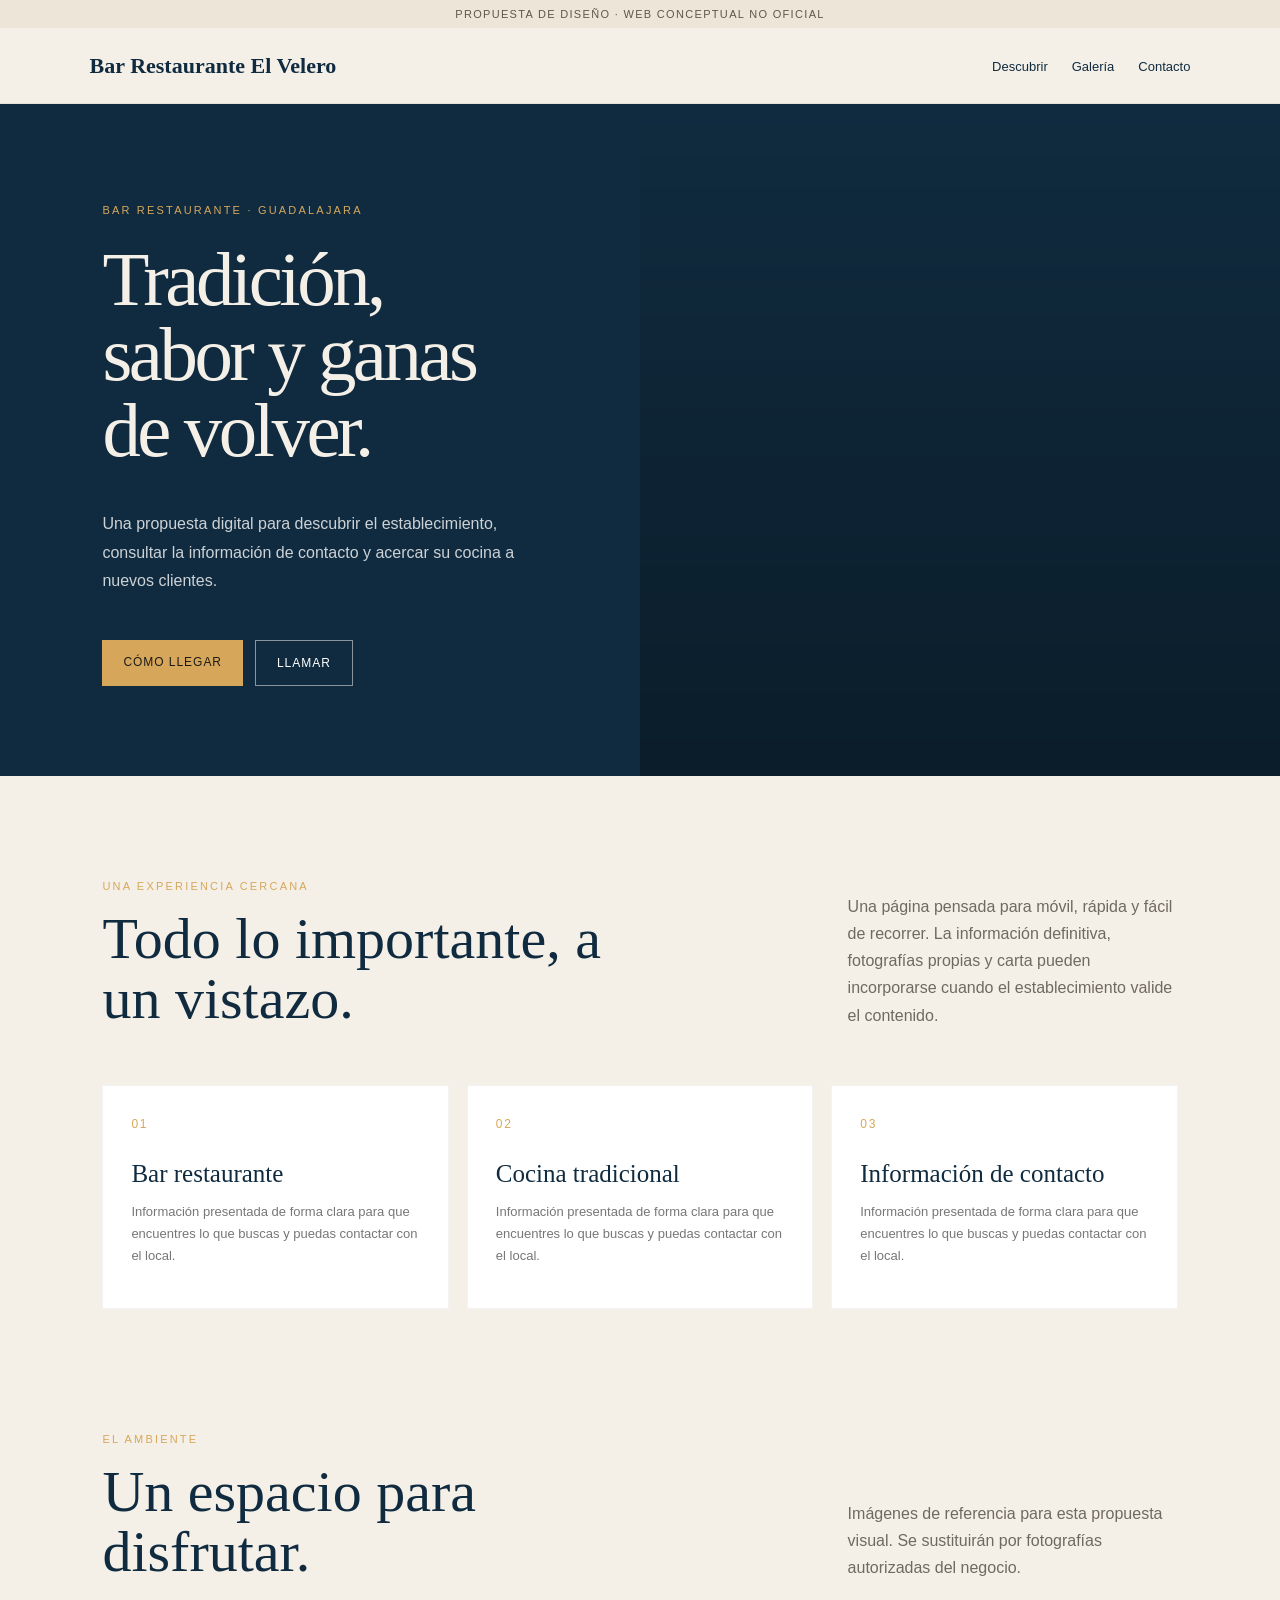
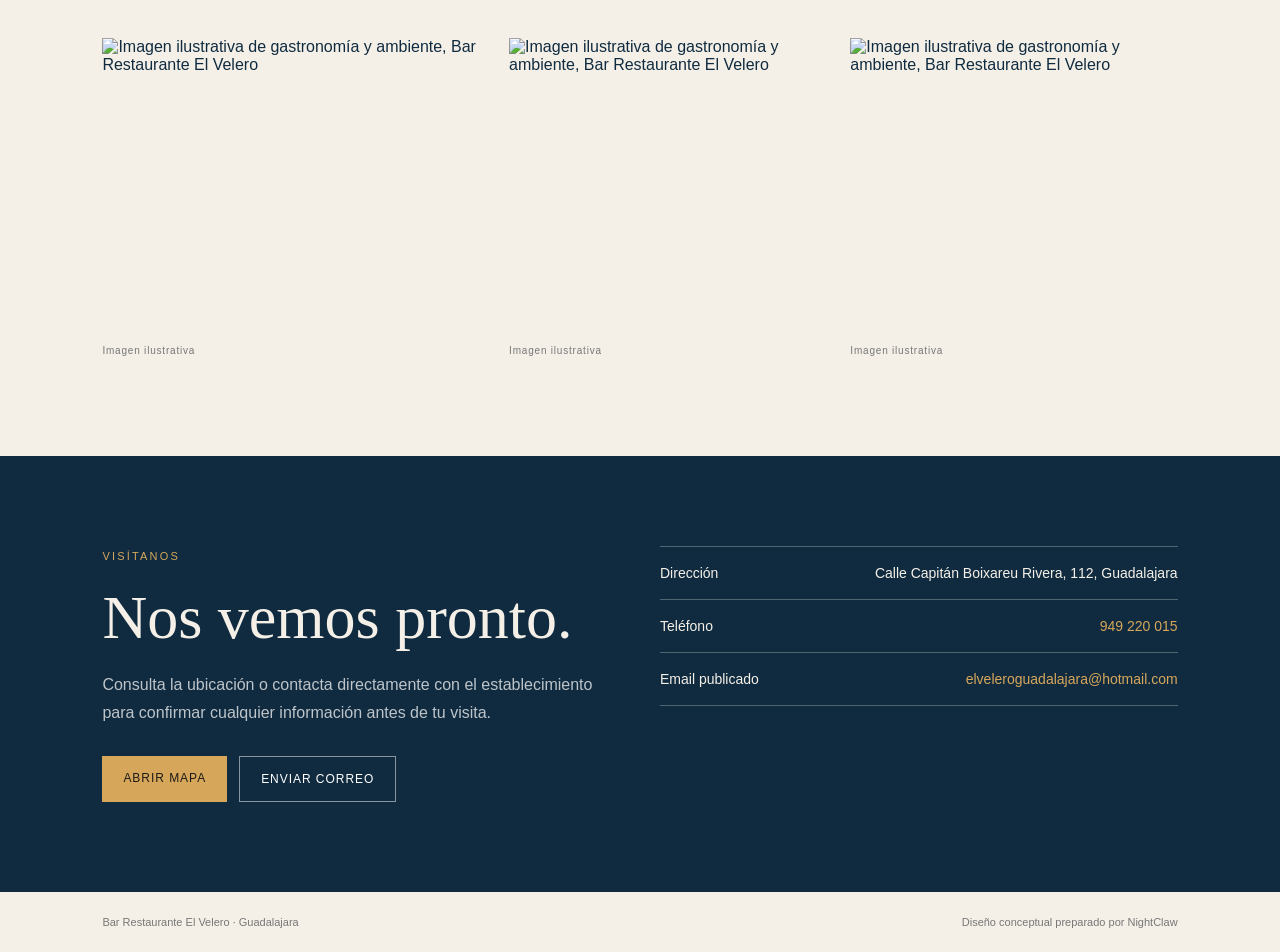
==== index.html @ 66e00b75 "Create concept website for Bar Restaurante El Velero" ====
<!doctype html>
<html lang="es"><head><meta charset="utf-8"><meta name="viewport" content="width=device-width,initial-scale=1"><meta name="description" content="Bar Restaurante El Velero en Guadalajara. Consulta información, ubicación y contacto."><meta name="theme-color" content="#102b3f"><title>Bar Restaurante El Velero | Guadalajara</title>
<style>
:root{--ink:#102b3f;--accent:#d6a75b;--paper:#f4f0e8;--white:#fff;--serif:'Palatino Linotype',serif}
*{box-sizing:border-box}html{scroll-behavior:smooth}body{margin:0;background:var(--paper);color:var(--ink);font-family:Arial,sans-serif}a{color:inherit}.notice{padding:8px 18px;text-align:center;font-size:11px;letter-spacing:.12em;text-transform:uppercase;background:#ece5d8;color:#5f574b}.nav{height:76px;display:flex;align-items:center;justify-content:space-between;padding:0 7vw;background:var(--paper);position:sticky;top:0;z-index:5;border-bottom:1px solid #0001}.brand{font-family:var(--serif);font-size:22px;font-weight:700}.nav a{text-decoration:none;font-size:13px;margin-left:24px}.hero{min-height:630px;display:grid;grid-template-columns:1fr 1fr;background:var(--ink);color:var(--paper)}.hero-copy{padding:100px 8vw 90px;display:flex;flex-direction:column;justify-content:center}.eyebrow{font-size:11px;letter-spacing:.2em;text-transform:uppercase;color:var(--accent)}h1{font:clamp(48px,6vw,82px)/.98 var(--serif);font-weight:500;letter-spacing:-.045em;margin:26px 0}.hero p{max-width:440px;color:#ffffffc9;line-height:1.8;font-size:16px}.actions{display:flex;gap:12px;flex-wrap:wrap;margin-top:28px}.btn{display:inline-block;text-decoration:none;padding:15px 21px;background:var(--accent);color:#1e1b17;font-size:12px;letter-spacing:.08em;text-transform:uppercase}.btn.alt{background:transparent;border:1px solid #ffffff80;color:white}.hero-image{min-height:500px;background:linear-gradient(0deg,#0005,#0000),url('https://images.unsplash.com/photo-1514933651103-005eec06c04b?auto=format&fit=crop&w=1600&q=88') center/cover}.section{padding:100px 8vw}.section-head{display:flex;justify-content:space-between;align-items:end;gap:30px;margin-bottom:40px}.section h2{font:clamp(38px,5vw,58px)/1.04 var(--serif);font-weight:500;max-width:550px;margin:15px 0}.section-head p{max-width:330px;color:#6f6a60;line-height:1.7}.cards{display:grid;grid-template-columns:repeat(3,1fr);gap:18px}.tag-card{padding:28px;background:#fff;border:1px solid #0000000c;min-height:190px;transition:transform .3s,box-shadow .3s}.tag-card:hover{transform:translateY(-6px);box-shadow:0 18px 40px #00000012}.num{color:var(--accent);font-size:12px;letter-spacing:.15em}.tag-card h3{font:25px var(--serif);font-weight:500;margin:28px 0 10px}.tag-card p{font-size:13px;line-height:1.7;color:#777}.gallery{display:grid;grid-template-columns:1.2fr 1fr 1fr;gap:14px}.gallery figure{margin:0;position:relative}.gallery img{width:100%;height:300px;object-fit:cover;display:block}.gallery figcaption{font-size:10px;color:#777;margin-top:7px;letter-spacing:.08em}.contact{background:var(--ink);color:var(--paper);padding:90px 8vw;display:grid;grid-template-columns:1fr 1fr;gap:40px}.contact h2{font:clamp(40px,5vw,62px) var(--serif);font-weight:500;margin:18px 0}.contact p{color:#ffffffb9;line-height:1.8}.details{border-top:1px solid #ffffff44}.details div{padding:18px 0;border-bottom:1px solid #ffffff44;display:flex;justify-content:space-between;gap:15px;font-size:14px}.details a{text-decoration:none;color:var(--accent)}footer{padding:24px 8vw;display:flex;justify-content:space-between;gap:20px;font-size:11px;color:#777}.reveal{animation:rise .8s both}@keyframes rise{from{opacity:0;transform:translateY(22px)}to{opacity:1;transform:none}}@media(max-width:760px){.nav{height:65px;padding:0 5vw}.nav .links a{margin-left:12px;font-size:11px}.brand{font-size:18px}.hero{grid-template-columns:1fr}.hero-copy{padding:75px 7vw}.hero-image{min-height:300px}.section{padding:70px 7vw}.section-head{display:block}.cards{grid-template-columns:1fr}.tag-card{min-height:150px}.gallery{grid-template-columns:1fr 1fr}.gallery figure:first-child{grid-column:span 2}.gallery img{height:220px}.contact{grid-template-columns:1fr;padding:70px 7vw}footer{padding:20px 7vw;flex-direction:column}}@media(prefers-reduced-motion:reduce){*{scroll-behavior:auto!important;animation:none!important;transition:none!important}}
</style></head><body>
<div class="notice">Propuesta de diseño · web conceptual no oficial</div>
<header class="nav"><div class="brand">Bar Restaurante El Velero</div><nav class="links"><a href="#propuesta">Descubrir</a><a href="#galeria">Galería</a><a href="#contacto">Contacto</a></nav></header>
<main><section class="hero"><div class="hero-copy reveal"><span class="eyebrow">BAR RESTAURANTE · GUADALAJARA</span><h1>Tradición, sabor y ganas de volver.</h1><p>Una propuesta digital para descubrir el establecimiento, consultar la información de contacto y acercar su cocina a nuevos clientes.</p><div class="actions"><a class="btn" href="#contacto">Cómo llegar</a><a class="btn alt" href="tel:949220015">Llamar</a></div></div><div class="hero-image" role="img" aria-label="Fotografía ilustrativa"></div></section>
<section class="section" id="propuesta"><div class="section-head"><div><span class="eyebrow">UNA EXPERIENCIA CERCANA</span><h2>Todo lo importante, a un vistazo.</h2></div><p>Una página pensada para móvil, rápida y fácil de recorrer. La información definitiva, fotografías propias y carta pueden incorporarse cuando el establecimiento valide el contenido.</p></div><div class="cards"><article class="tag-card"><span class="num">01</span><h3>Bar restaurante</h3><p>Información presentada de forma clara para que encuentres lo que buscas y puedas contactar con el local.</p></article><article class="tag-card"><span class="num">02</span><h3>Cocina tradicional</h3><p>Información presentada de forma clara para que encuentres lo que buscas y puedas contactar con el local.</p></article><article class="tag-card"><span class="num">03</span><h3>Información de contacto</h3><p>Información presentada de forma clara para que encuentres lo que buscas y puedas contactar con el local.</p></article></div></section>
<section class="section" id="galeria" style="padding-top:20px"><div class="section-head"><div><span class="eyebrow">EL AMBIENTE</span><h2>Un espacio para disfrutar.</h2></div><p>Imágenes de referencia para esta propuesta visual. Se sustituirán por fotografías autorizadas del negocio.</p></div><div class="gallery"><figure><img loading="lazy" src="https://images.unsplash.com/photo-1514933651103-005eec06c04b?auto=format&fit=crop&w=1000&q=82" alt="Imagen ilustrativa de gastronomía y ambiente, Bar Restaurante El Velero"><figcaption>Imagen ilustrativa</figcaption></figure><figure><img loading="lazy" src="https://images.unsplash.com/photo-1555396273-367ea4eb4db5?auto=format&fit=crop&w=1000&q=82" alt="Imagen ilustrativa de gastronomía y ambiente, Bar Restaurante El Velero"><figcaption>Imagen ilustrativa</figcaption></figure><figure><img loading="lazy" src="https://images.unsplash.com/photo-1544025162-d76694265947?auto=format&fit=crop&w=1000&q=82" alt="Imagen ilustrativa de gastronomía y ambiente, Bar Restaurante El Velero"><figcaption>Imagen ilustrativa</figcaption></figure></div></section>
<section class="contact" id="contacto"><div><span class="eyebrow">VISÍTANOS</span><h2>Nos vemos pronto.</h2><p>Consulta la ubicación o contacta directamente con el establecimiento para confirmar cualquier información antes de tu visita.</p><div class="actions"><a class="btn" href="https://www.google.com/maps/search/?api=1&query=Bar%20Restaurante%20El%20Velero%20Calle%20Capit%C3%A1n%20Boixareu%20Rivera%2C%20112%2C%20Guadalajara" target="_blank" rel="noopener">Abrir mapa</a><a class="btn alt" href="mailto:elveleroguadalajara@hotmail.com">Enviar correo</a></div></div><div class="details"><div><span>Dirección</span><span>Calle Capitán Boixareu Rivera, 112, Guadalajara</span></div><div><span>Teléfono</span><a href="tel:949220015">949 220 015</a></div><div><span>Email publicado</span><a href="mailto:elveleroguadalajara@hotmail.com">elveleroguadalajara@hotmail.com</a></div></div></section></main>
<footer><span>Bar Restaurante El Velero · Guadalajara</span><span>Diseño conceptual preparado por NightClaw</span></footer>
</body></html>
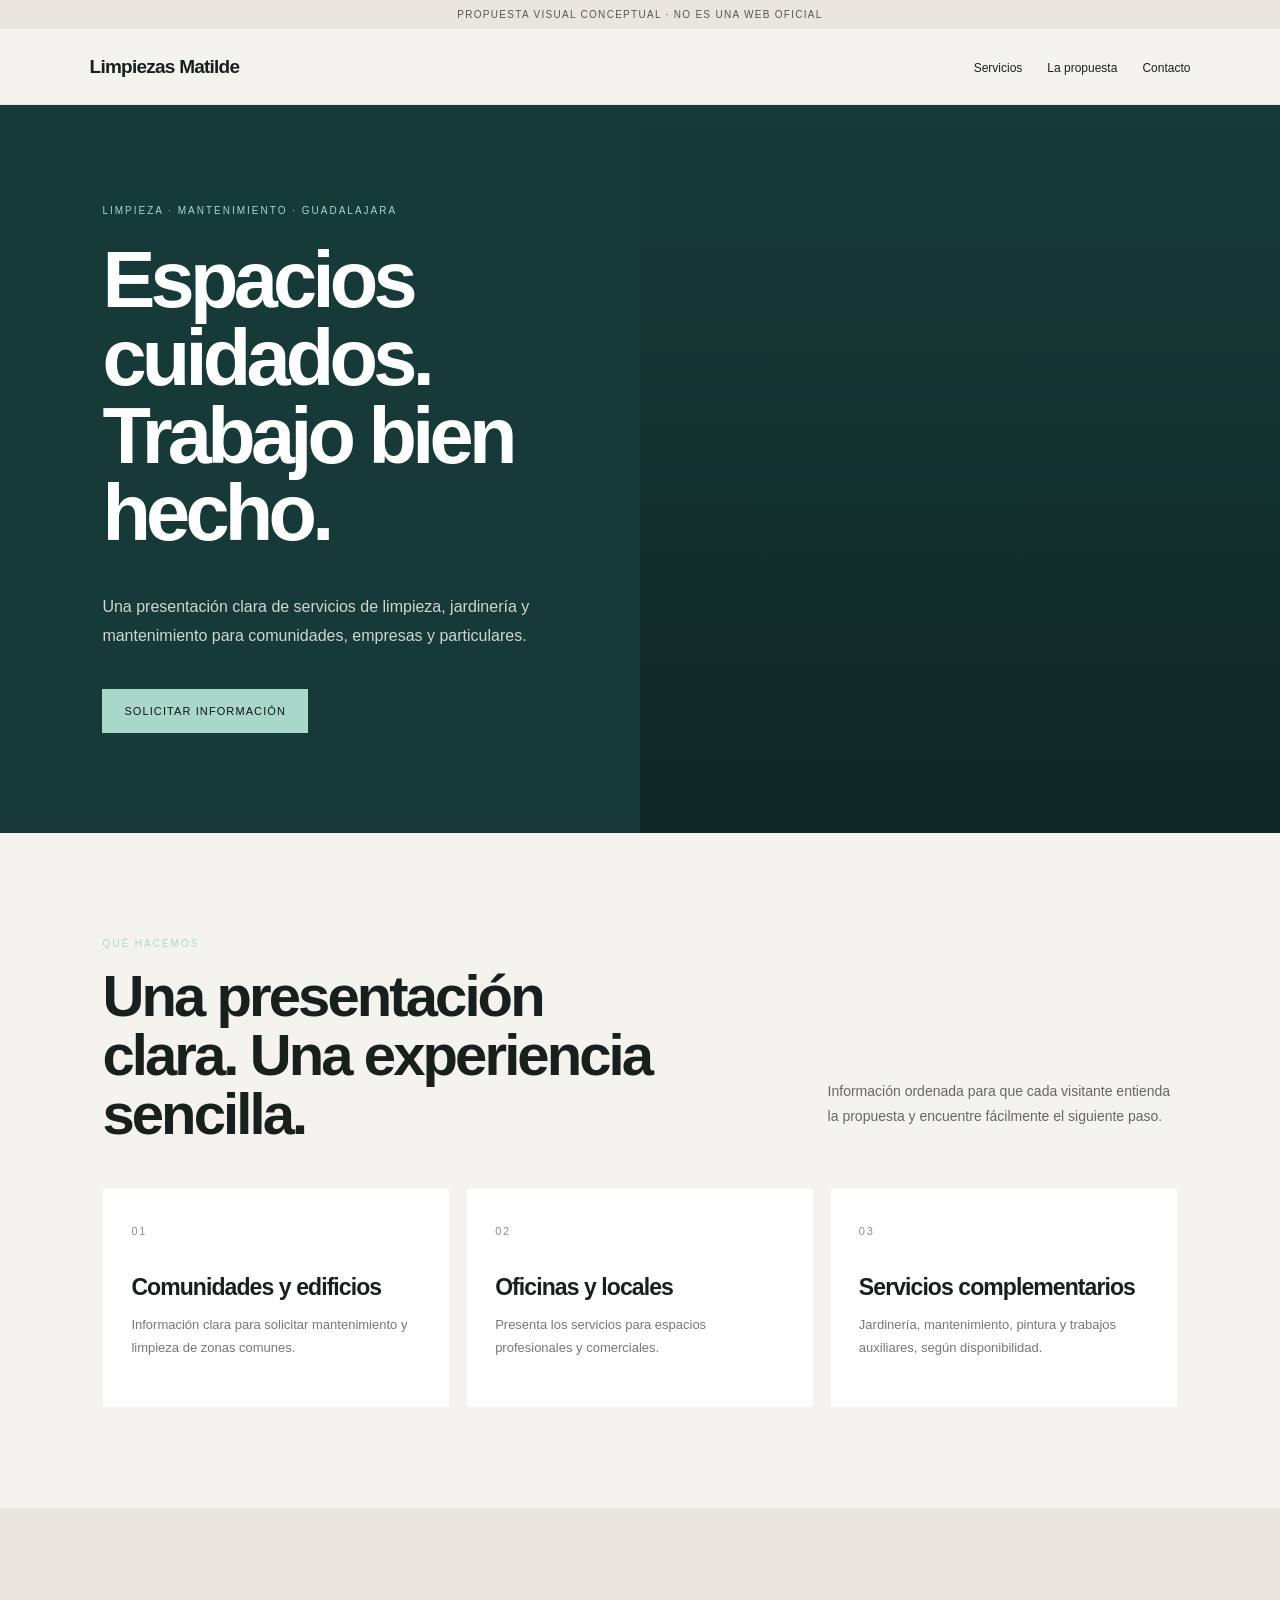
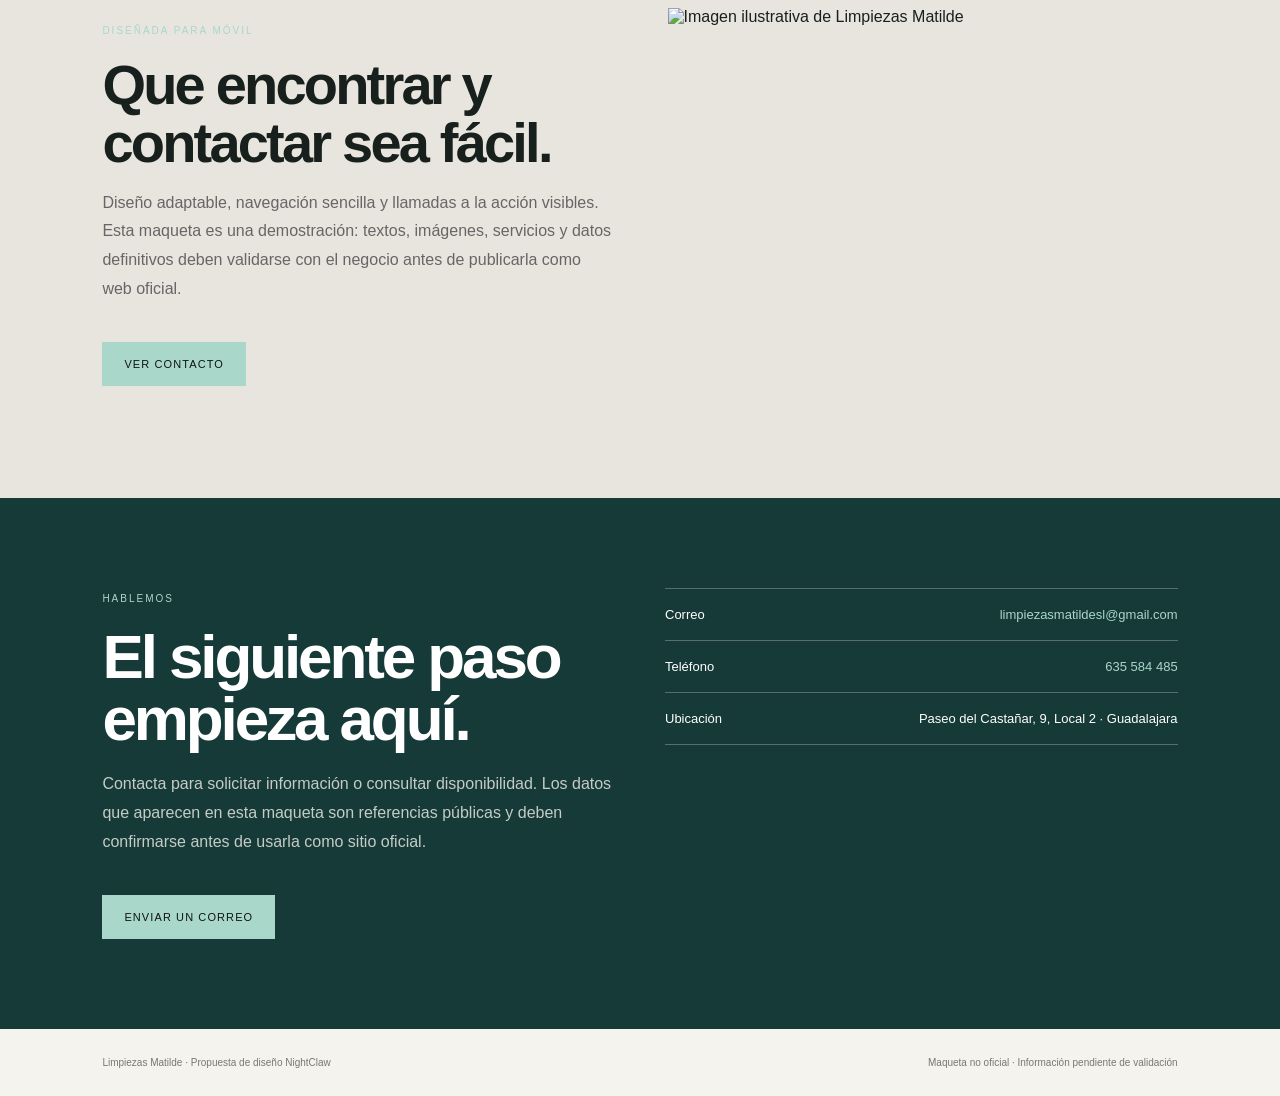
==== commit 0d82f5ce: "Create website concept for Limpiezas Matilde" ====
--- a/index.html
+++ b/index.html
@@ -1,14 +1,3 @@
-<!doctype html>
-<html lang="es"><head><meta charset="utf-8"><meta name="viewport" content="width=device-width,initial-scale=1"><meta name="description" content="Bar Restaurante El Velero en Guadalajara. Consulta información, ubicación y contacto."><meta name="theme-color" content="#102b3f"><title>Bar Restaurante El Velero | Guadalajara</title>
-<style>
-:root{--ink:#102b3f;--accent:#d6a75b;--paper:#f4f0e8;--white:#fff;--serif:'Palatino Linotype',serif}
-*{box-sizing:border-box}html{scroll-behavior:smooth}body{margin:0;background:var(--paper);color:var(--ink);font-family:Arial,sans-serif}a{color:inherit}.notice{padding:8px 18px;text-align:center;font-size:11px;letter-spacing:.12em;text-transform:uppercase;background:#ece5d8;color:#5f574b}.nav{height:76px;display:flex;align-items:center;justify-content:space-between;padding:0 7vw;background:var(--paper);position:sticky;top:0;z-index:5;border-bottom:1px solid #0001}.brand{font-family:var(--serif);font-size:22px;font-weight:700}.nav a{text-decoration:none;font-size:13px;margin-left:24px}.hero{min-height:630px;display:grid;grid-template-columns:1fr 1fr;background:var(--ink);color:var(--paper)}.hero-copy{padding:100px 8vw 90px;display:flex;flex-direction:column;justify-content:center}.eyebrow{font-size:11px;letter-spacing:.2em;text-transform:uppercase;color:var(--accent)}h1{font:clamp(48px,6vw,82px)/.98 var(--serif);font-weight:500;letter-spacing:-.045em;margin:26px 0}.hero p{max-width:440px;color:#ffffffc9;line-height:1.8;font-size:16px}.actions{display:flex;gap:12px;flex-wrap:wrap;margin-top:28px}.btn{display:inline-block;text-decoration:none;padding:15px 21px;background:var(--accent);color:#1e1b17;font-size:12px;letter-spacing:.08em;text-transform:uppercase}.btn.alt{background:transparent;border:1px solid #ffffff80;color:white}.hero-image{min-height:500px;background:linear-gradient(0deg,#0005,#0000),url('https://images.unsplash.com/photo-1514933651103-005eec06c04b?auto=format&fit=crop&w=1600&q=88') center/cover}.section{padding:100px 8vw}.section-head{display:flex;justify-content:space-between;align-items:end;gap:30px;margin-bottom:40px}.section h2{font:clamp(38px,5vw,58px)/1.04 var(--serif);font-weight:500;max-width:550px;margin:15px 0}.section-head p{max-width:330px;color:#6f6a60;line-height:1.7}.cards{display:grid;grid-template-columns:repeat(3,1fr);gap:18px}.tag-card{padding:28px;background:#fff;border:1px solid #0000000c;min-height:190px;transition:transform .3s,box-shadow .3s}.tag-card:hover{transform:translateY(-6px);box-shadow:0 18px 40px #00000012}.num{color:var(--accent);font-size:12px;letter-spacing:.15em}.tag-card h3{font:25px var(--serif);font-weight:500;margin:28px 0 10px}.tag-card p{font-size:13px;line-height:1.7;color:#777}.gallery{display:grid;grid-template-columns:1.2fr 1fr 1fr;gap:14px}.gallery figure{margin:0;position:relative}.gallery img{width:100%;height:300px;object-fit:cover;display:block}.gallery figcaption{font-size:10px;color:#777;margin-top:7px;letter-spacing:.08em}.contact{background:var(--ink);color:var(--paper);padding:90px 8vw;display:grid;grid-template-columns:1fr 1fr;gap:40px}.contact h2{font:clamp(40px,5vw,62px) var(--serif);font-weight:500;margin:18px 0}.contact p{color:#ffffffb9;line-height:1.8}.details{border-top:1px solid #ffffff44}.details div{padding:18px 0;border-bottom:1px solid #ffffff44;display:flex;justify-content:space-between;gap:15px;font-size:14px}.details a{text-decoration:none;color:var(--accent)}footer{padding:24px 8vw;display:flex;justify-content:space-between;gap:20px;font-size:11px;color:#777}.reveal{animation:rise .8s both}@keyframes rise{from{opacity:0;transform:translateY(22px)}to{opacity:1;transform:none}}@media(max-width:760px){.nav{height:65px;padding:0 5vw}.nav .links a{margin-left:12px;font-size:11px}.brand{font-size:18px}.hero{grid-template-columns:1fr}.hero-copy{padding:75px 7vw}.hero-image{min-height:300px}.section{padding:70px 7vw}.section-head{display:block}.cards{grid-template-columns:1fr}.tag-card{min-height:150px}.gallery{grid-template-columns:1fr 1fr}.gallery figure:first-child{grid-column:span 2}.gallery img{height:220px}.contact{grid-template-columns:1fr;padding:70px 7vw}footer{padding:20px 7vw;flex-direction:column}}@media(prefers-reduced-motion:reduce){*{scroll-behavior:auto!important;animation:none!important;transition:none!important}}
-</style></head><body>
-<div class="notice">Propuesta de diseño · web conceptual no oficial</div>
-<header class="nav"><div class="brand">Bar Restaurante El Velero</div><nav class="links"><a href="#propuesta">Descubrir</a><a href="#galeria">Galería</a><a href="#contacto">Contacto</a></nav></header>
-<main><section class="hero"><div class="hero-copy reveal"><span class="eyebrow">BAR RESTAURANTE · GUADALAJARA</span><h1>Tradición, sabor y ganas de volver.</h1><p>Una propuesta digital para descubrir el establecimiento, consultar la información de contacto y acercar su cocina a nuevos clientes.</p><div class="actions"><a class="btn" href="#contacto">Cómo llegar</a><a class="btn alt" href="tel:949220015">Llamar</a></div></div><div class="hero-image" role="img" aria-label="Fotografía ilustrativa"></div></section>
-<section class="section" id="propuesta"><div class="section-head"><div><span class="eyebrow">UNA EXPERIENCIA CERCANA</span><h2>Todo lo importante, a un vistazo.</h2></div><p>Una página pensada para móvil, rápida y fácil de recorrer. La información definitiva, fotografías propias y carta pueden incorporarse cuando el establecimiento valide el contenido.</p></div><div class="cards"><article class="tag-card"><span class="num">01</span><h3>Bar restaurante</h3><p>Información presentada de forma clara para que encuentres lo que buscas y puedas contactar con el local.</p></article><article class="tag-card"><span class="num">02</span><h3>Cocina tradicional</h3><p>Información presentada de forma clara para que encuentres lo que buscas y puedas contactar con el local.</p></article><article class="tag-card"><span class="num">03</span><h3>Información de contacto</h3><p>Información presentada de forma clara para que encuentres lo que buscas y puedas contactar con el local.</p></article></div></section>
-<section class="section" id="galeria" style="padding-top:20px"><div class="section-head"><div><span class="eyebrow">EL AMBIENTE</span><h2>Un espacio para disfrutar.</h2></div><p>Imágenes de referencia para esta propuesta visual. Se sustituirán por fotografías autorizadas del negocio.</p></div><div class="gallery"><figure><img loading="lazy" src="https://images.unsplash.com/photo-1514933651103-005eec06c04b?auto=format&fit=crop&w=1000&q=82" alt="Imagen ilustrativa de gastronomía y ambiente, Bar Restaurante El Velero"><figcaption>Imagen ilustrativa</figcaption></figure><figure><img loading="lazy" src="https://images.unsplash.com/photo-1555396273-367ea4eb4db5?auto=format&fit=crop&w=1000&q=82" alt="Imagen ilustrativa de gastronomía y ambiente, Bar Restaurante El Velero"><figcaption>Imagen ilustrativa</figcaption></figure><figure><img loading="lazy" src="https://images.unsplash.com/photo-1544025162-d76694265947?auto=format&fit=crop&w=1000&q=82" alt="Imagen ilustrativa de gastronomía y ambiente, Bar Restaurante El Velero"><figcaption>Imagen ilustrativa</figcaption></figure></div></section>
-<section class="contact" id="contacto"><div><span class="eyebrow">VISÍTANOS</span><h2>Nos vemos pronto.</h2><p>Consulta la ubicación o contacta directamente con el establecimiento para confirmar cualquier información antes de tu visita.</p><div class="actions"><a class="btn" href="https://www.google.com/maps/search/?api=1&query=Bar%20Restaurante%20El%20Velero%20Calle%20Capit%C3%A1n%20Boixareu%20Rivera%2C%20112%2C%20Guadalajara" target="_blank" rel="noopener">Abrir mapa</a><a class="btn alt" href="mailto:elveleroguadalajara@hotmail.com">Enviar correo</a></div></div><div class="details"><div><span>Dirección</span><span>Calle Capitán Boixareu Rivera, 112, Guadalajara</span></div><div><span>Teléfono</span><a href="tel:949220015">949 220 015</a></div><div><span>Email publicado</span><a href="mailto:elveleroguadalajara@hotmail.com">elveleroguadalajara@hotmail.com</a></div></div></section></main>
-<footer><span>Bar Restaurante El Velero · Guadalajara</span><span>Diseño conceptual preparado por NightClaw</span></footer>
-</body></html>+<!doctype html><html lang="es"><head><meta charset="utf-8"><meta name="viewport" content="width=device-width,initial-scale=1"><meta name="theme-color" content="#163a38"><meta name="description" content="Limpiezas Matilde: propuesta web conceptual para presentar servicios y facilitar el contacto."><title>Limpiezas Matilde | Propuesta web</title><style>
+:root{--dark:#163a38;--accent:#a9d7ca;--paper:#f5f3ee;--muted:#a7aaa5}*{box-sizing:border-box}html{scroll-behavior:smooth}body{margin:0;background:var(--paper);color:#18201d;font-family:Arial,Helvetica,sans-serif}.top{background:#e9e6df;text-align:center;padding:9px 15px;font-size:10px;letter-spacing:.13em;text-transform:uppercase;color:#555}.nav{height:76px;padding:0 7vw;display:flex;align-items:center;justify-content:space-between;background:var(--paper);position:sticky;top:0;z-index:5;border-bottom:1px solid #0001}.logo{font-size:19px;font-weight:700;letter-spacing:-.04em}.nav a{color:inherit;text-decoration:none;font-size:12px;margin-left:25px}.hero{min-height:650px;background:var(--dark);color:white;display:grid;grid-template-columns:1fr 1fr}.copy{padding:100px 8vw;display:flex;flex-direction:column;justify-content:center}.eyebrow{color:var(--accent);font-size:10px;letter-spacing:.2em;text-transform:uppercase}.hero h1{font-size:clamp(48px,6.2vw,82px);line-height:.98;letter-spacing:-.06em;font-weight:600;margin:25px 0;max-width:650px}.hero p{font-size:16px;line-height:1.8;color:#d1d6d1;max-width:480px}.photo{min-height:500px;background:linear-gradient(0deg,#0005,#0000),url('https://images.unsplash.com/photo-1581578731117-104f2a41272a?auto=format&fit=crop&w=1500&q=85') center/cover}.btn{display:inline-block;background:var(--accent);color:#101512;padding:16px 22px;text-decoration:none;font-size:11px;letter-spacing:.1em;text-transform:uppercase;margin-top:22px;width:max-content}.section{padding:100px 8vw}.intro{display:flex;justify-content:space-between;align-items:end;gap:35px;margin-bottom:45px}.intro h2{font-size:clamp(38px,5vw,58px);line-height:1.02;letter-spacing:-.05em;max-width:570px;margin:15px 0 0}.intro p{max-width:350px;color:#666;line-height:1.8;font-size:14px}.services{display:grid;grid-template-columns:repeat(3,1fr);gap:16px}.service{background:#fff;padding:32px 28px;min-height:220px;border:1px solid #0000000d;transition:transform .25s,box-shadow .25s}.service:hover{transform:translateY(-5px);box-shadow:0 16px 40px #00000012}.service span{color:#8b918a;font-size:11px;letter-spacing:.16em}.service h3{font-size:23px;letter-spacing:-.04em;margin:35px 0 12px}.service p{font-size:13px;color:#777;line-height:1.75}.feature{background:#e8e5de;display:grid;grid-template-columns:1fr 1fr;gap:55px;align-items:center}.feature h2{font-size:clamp(36px,4.8vw,56px);letter-spacing:-.05em;line-height:1.02;margin:18px 0}.feature p{line-height:1.8;color:#666}.feature-img{width:100%;height:390px;object-fit:cover}.contact{background:var(--dark);color:white;padding:90px 8vw;display:grid;grid-template-columns:1fr 1fr;gap:50px}.contact h2{font-size:clamp(40px,5vw,62px);line-height:1;letter-spacing:-.05em;margin:20px 0}.contact p{color:#c5ccc6;line-height:1.8}.detail{border-top:1px solid #ffffff44}.detail div{padding:18px 0;border-bottom:1px solid #ffffff44;display:flex;justify-content:space-between;gap:18px;font-size:13px}.detail a{color:var(--accent);text-decoration:none}footer{padding:25px 8vw;display:flex;justify-content:space-between;gap:20px;color:#777;font-size:10px;line-height:1.7}.reveal{animation:up .8s both}@keyframes up{from{opacity:0;transform:translateY(18px)}to{opacity:1;transform:none}}@media(max-width:760px){.nav{height:65px;padding:0 5vw}.logo{font-size:16px}.nav a{font-size:10px;margin-left:12px}.hero{grid-template-columns:1fr}.copy{padding:75px 7vw}.photo{min-height:300px}.section{padding:72px 7vw}.intro{display:block}.services{grid-template-columns:1fr}.service{min-height:170px}.feature{grid-template-columns:1fr;padding:70px 7vw;gap:25px}.feature-img{height:260px}.contact{grid-template-columns:1fr;padding:70px 7vw}footer{padding:22px 7vw;flex-direction:column}}@media(prefers-reduced-motion:reduce){*{scroll-behavior:auto!important;animation:none!important;transition:none!important}}
+</style></head><body><div class="top">Propuesta visual conceptual · No es una web oficial</div><header class="nav"><div class="logo">Limpiezas Matilde</div><nav><a href="#servicios">Servicios</a><a href="#propuesta">La propuesta</a><a href="#contacto">Contacto</a></nav></header><main><section class="hero"><div class="copy reveal"><span class="eyebrow">LIMPIEZA · MANTENIMIENTO · GUADALAJARA</span><h1>Espacios cuidados. Trabajo bien hecho.</h1><p>Una presentación clara de servicios de limpieza, jardinería y mantenimiento para comunidades, empresas y particulares.</p><a class="btn" href="#contacto">Solicitar información</a></div><div class="photo" role="img" aria-label="Fotografía ilustrativa"></div></section><section class="section" id="servicios"><div class="intro"><div><span class="eyebrow">QUÉ HACEMOS</span><h2>Una presentación clara. Una experiencia sencilla.</h2></div><p>Información ordenada para que cada visitante entienda la propuesta y encuentre fácilmente el siguiente paso.</p></div><div class="services"><article class="service"><span>01</span><h3>Comunidades y edificios</h3><p>Información clara para solicitar mantenimiento y limpieza de zonas comunes.</p></article><article class="service"><span>02</span><h3>Oficinas y locales</h3><p>Presenta los servicios para espacios profesionales y comerciales.</p></article><article class="service"><span>03</span><h3>Servicios complementarios</h3><p>Jardinería, mantenimiento, pintura y trabajos auxiliares, según disponibilidad.</p></article></div></section><section class="section feature" id="propuesta"><div><span class="eyebrow">DISEÑADA PARA MÓVIL</span><h2>Que encontrar y contactar sea fácil.</h2><p>Diseño adaptable, navegación sencilla y llamadas a la acción visibles. Esta maqueta es una demostración: textos, imágenes, servicios y datos definitivos deben validarse con el negocio antes de publicarla como web oficial.</p><a class="btn" href="#contacto">Ver contacto</a></div><img class="feature-img" loading="lazy" src="https://images.unsplash.com/photo-1581578731117-104f2a41272a?auto=format&fit=crop&w=1200&q=80" alt="Imagen ilustrativa de Limpiezas Matilde"></section><section class="contact" id="contacto"><div><span class="eyebrow">HABLEMOS</span><h2>El siguiente paso empieza aquí.</h2><p>Contacta para solicitar información o consultar disponibilidad. Los datos que aparecen en esta maqueta son referencias públicas y deben confirmarse antes de usarla como sitio oficial.</p><a class="btn" href="mailto:limpiezasmatildesl@gmail.com">Enviar un correo</a></div><div class="detail"><div><span>Correo</span><a href="mailto:limpiezasmatildesl@gmail.com">limpiezasmatildesl@gmail.com</a></div><div><span>Teléfono</span><a href="tel:635584485">635 584 485</a></div><div><span>Ubicación</span><span>Paseo del Castañar, 9, Local 2 · Guadalajara</span></div></div></section></main><footer><span>Limpiezas Matilde · Propuesta de diseño NightClaw</span><span>Maqueta no oficial · Información pendiente de validación</span></footer></body></html>
